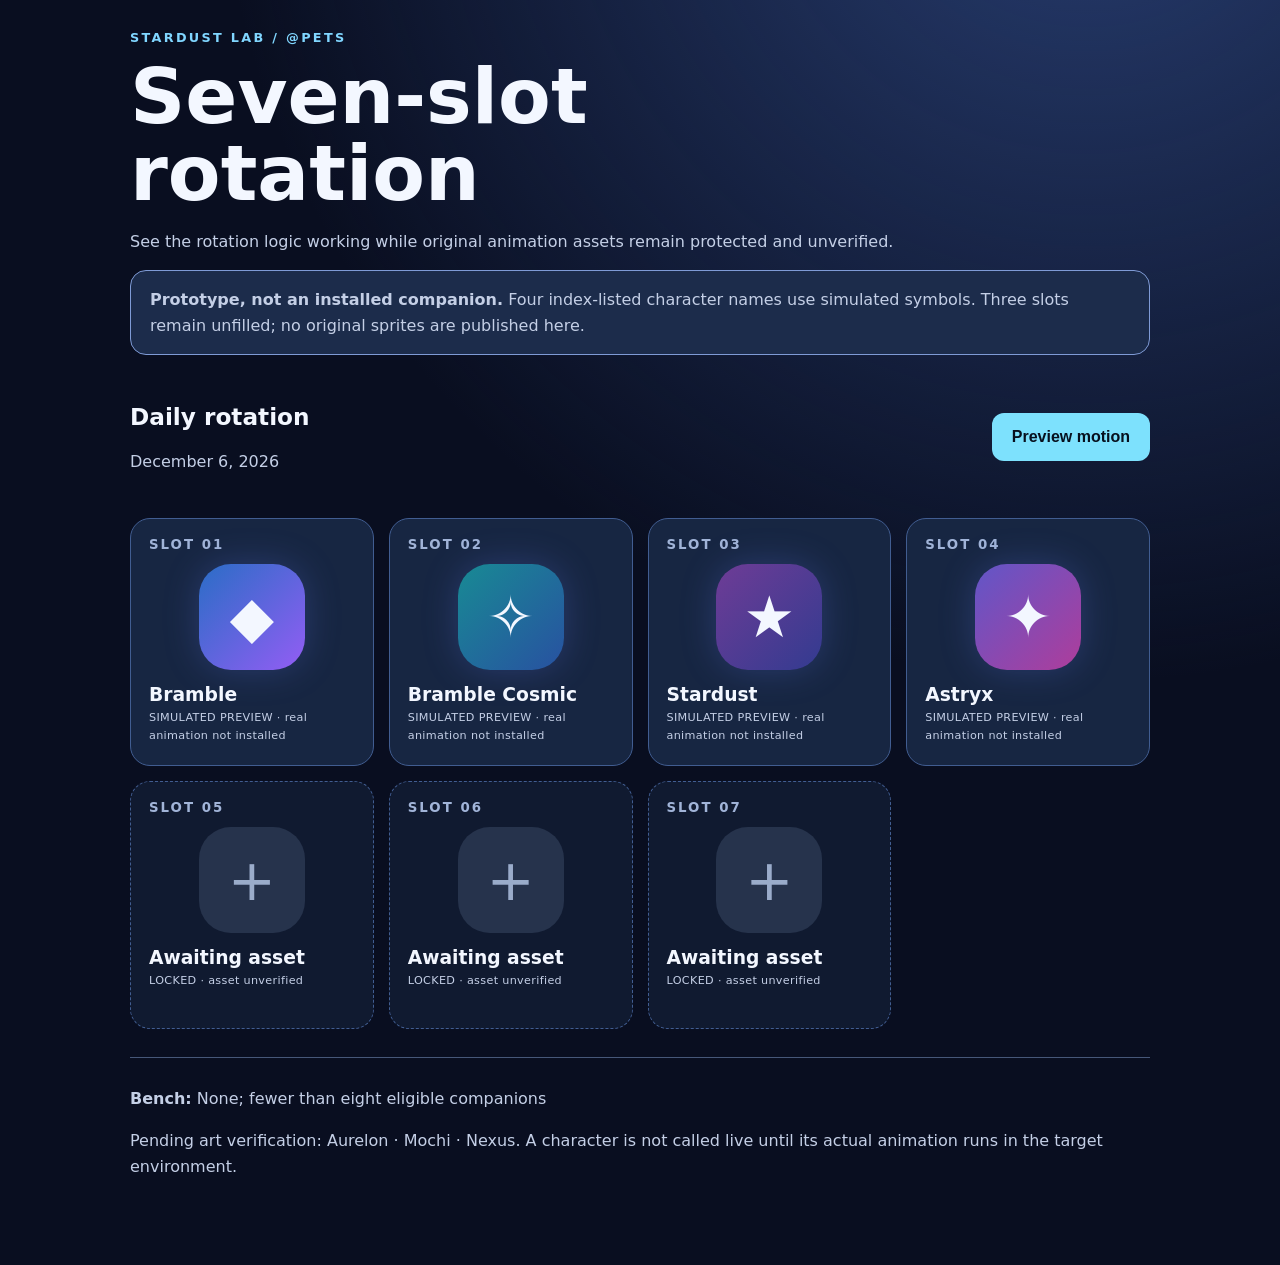
==== rotation.html @ 89346d1e "Roaming playground: all pets wander one shared field - index.html + playground.mjs: the day's seven " ====
<!doctype html>
<html lang="en">
<head>
<meta charset="utf-8"><meta name="viewport" content="width=device-width, initial-scale=1">
<title>@Pets — Rotation Playground</title>
<style>
:root{font-family:system-ui,sans-serif;color-scheme:dark;background:#090e20;color:#f3f7ff}
*{box-sizing:border-box}body{margin:0;min-height:100vh;background:radial-gradient(circle at 85% -15%,#283e72,transparent 48%),#090e20}
main{max-width:1060px;padding:30px 20px 70px;margin:auto}.eyebrow{color:#80d6ff;font-size:.8rem;font-weight:800;letter-spacing:.18em;text-transform:uppercase}
h1{font-size:clamp(2.4rem,8vw,4.8rem);line-height:1;margin:14px 0}h2{font-size:1.45rem}p{line-height:1.6;color:#c4cfe6}
.notice{padding:16px 19px;border:1px solid #7f9bd6;background:#1c2c4b;border-radius:16px}
.controls{display:flex;flex-wrap:wrap;align-items:center;justify-content:space-between;gap:14px;margin:28px 0}
button{border:none;background:#7de1fd;color:#07101e;border-radius:12px;font-size:1rem;font-weight:800;padding:14px 20px;cursor:pointer;min-height:48px}
button:focus-visible{outline:3px solid #fef08a;outline-offset:4px}
#slots{display:grid;grid-template-columns:repeat(auto-fit,minmax(210px,1fr));gap:15px}
.pet-card{background:#172642;border:1px solid #415d91;border-radius:20px;min-height:248px;padding:18px;display:flex;flex-direction:column;align-items:flex-start}
.pet-card small{letter-spacing:.15em;color:#a1b4d8;font-weight:800}
.orb{display:grid;place-items:center;align-self:center;width:106px;height:106px;margin:12px 0;border-radius:32px;background:linear-gradient(135deg,#2a6dc6,#935df4);box-shadow:0 0 35px #556ed54d;font-size:3.6rem}
.pet-card:nth-child(2) .orb{background:linear-gradient(135deg,#188a94,#2851a1)}
.pet-card:nth-child(3) .orb{background:linear-gradient(135deg,#6e3c96,#333b90)}
.pet-card:nth-child(4) .orb{background:linear-gradient(135deg,#6156c8,#ae3d9b)}
.pet-card h3{font-size:1.17rem;margin:2px 0 4px}.pet-card p{font-size:.7rem;letter-spacing:.03em;margin:0}
.vacant{border-style:dashed;background:#101a30}.vacant .orb{background:#26334c;box-shadow:none;color:#9aacca}
.moving .pet-card:not(.vacant) .orb{animation:float 1.4s ease-in-out infinite alternate}
@keyframes float{to{transform:translateY(-15px) rotate(5deg)}}
@media(prefers-reduced-motion:reduce){.moving .orb{animation:none!important}}
footer{margin-top:28px;border-top:1px solid #465778;padding-top:12px}
</style>
</head>
<body><main>
<div class="eyebrow">STARDUST LAB / @PETS</div>
<h1>Seven-slot<br>rotation</h1>
<p>See the rotation logic working while original animation assets remain protected and unverified.</p>
<p class="notice"><strong>Prototype, not an installed companion.</strong> Four index-listed character names use simulated symbols. Three slots remain unfilled; no original sprites are published here.</p>
<div class="controls"><div><h2>Daily rotation</h2><p id="day" aria-live="polite"></p></div><button id="motion" type="button" aria-pressed="false">Preview motion</button></div>
<section id="slots" aria-label="Seven companion slots"></section>
<footer><p><strong>Bench:</strong> <span id="bench"></span></p><p>Pending art verification: Aurelon · Mochi · Nexus. A character is not called live until its actual animation runs in the target environment.</p></footer>
</main><script type="module" src="./rotation.mjs"></script></body></html>
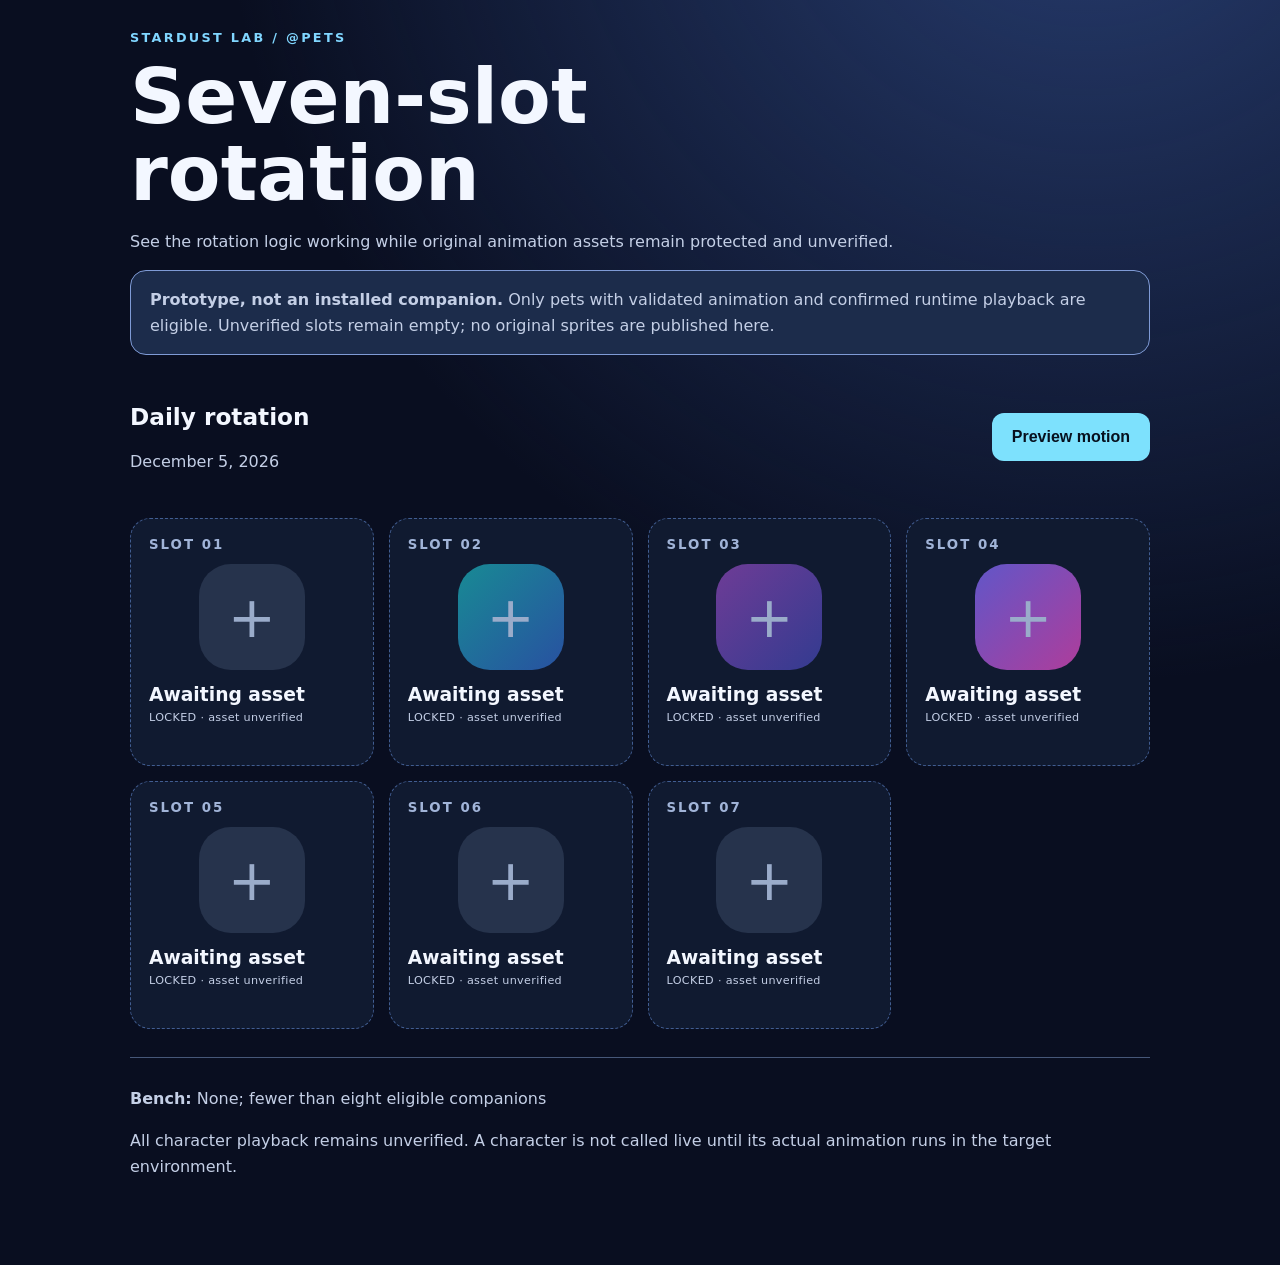
==== commit 82f31dfb: "Consolidate pet roster evidence and separate preview eligibility" ====
--- a/rotation.html
+++ b/rotation.html
@@ -31,8 +31,8 @@
 <div class="eyebrow">STARDUST LAB / @PETS</div>
 <h1>Seven-slot<br>rotation</h1>
 <p>See the rotation logic working while original animation assets remain protected and unverified.</p>
-<p class="notice"><strong>Prototype, not an installed companion.</strong> Four index-listed character names use simulated symbols. Three slots remain unfilled; no original sprites are published here.</p>
+<p class="notice"><strong>Prototype, not an installed companion.</strong> Only pets with validated animation and confirmed runtime playback are eligible. Unverified slots remain empty; no original sprites are published here.</p>
 <div class="controls"><div><h2>Daily rotation</h2><p id="day" aria-live="polite"></p></div><button id="motion" type="button" aria-pressed="false">Preview motion</button></div>
 <section id="slots" aria-label="Seven companion slots"></section>
-<footer><p><strong>Bench:</strong> <span id="bench"></span></p><p>Pending art verification: Aurelon · Mochi · Nexus. A character is not called live until its actual animation runs in the target environment.</p></footer>
+<footer><p><strong>Bench:</strong> <span id="bench"></span></p><p>All character playback remains unverified. A character is not called live until its actual animation runs in the target environment.</p></footer>
 </main><script type="module" src="./rotation.mjs"></script></body></html>
